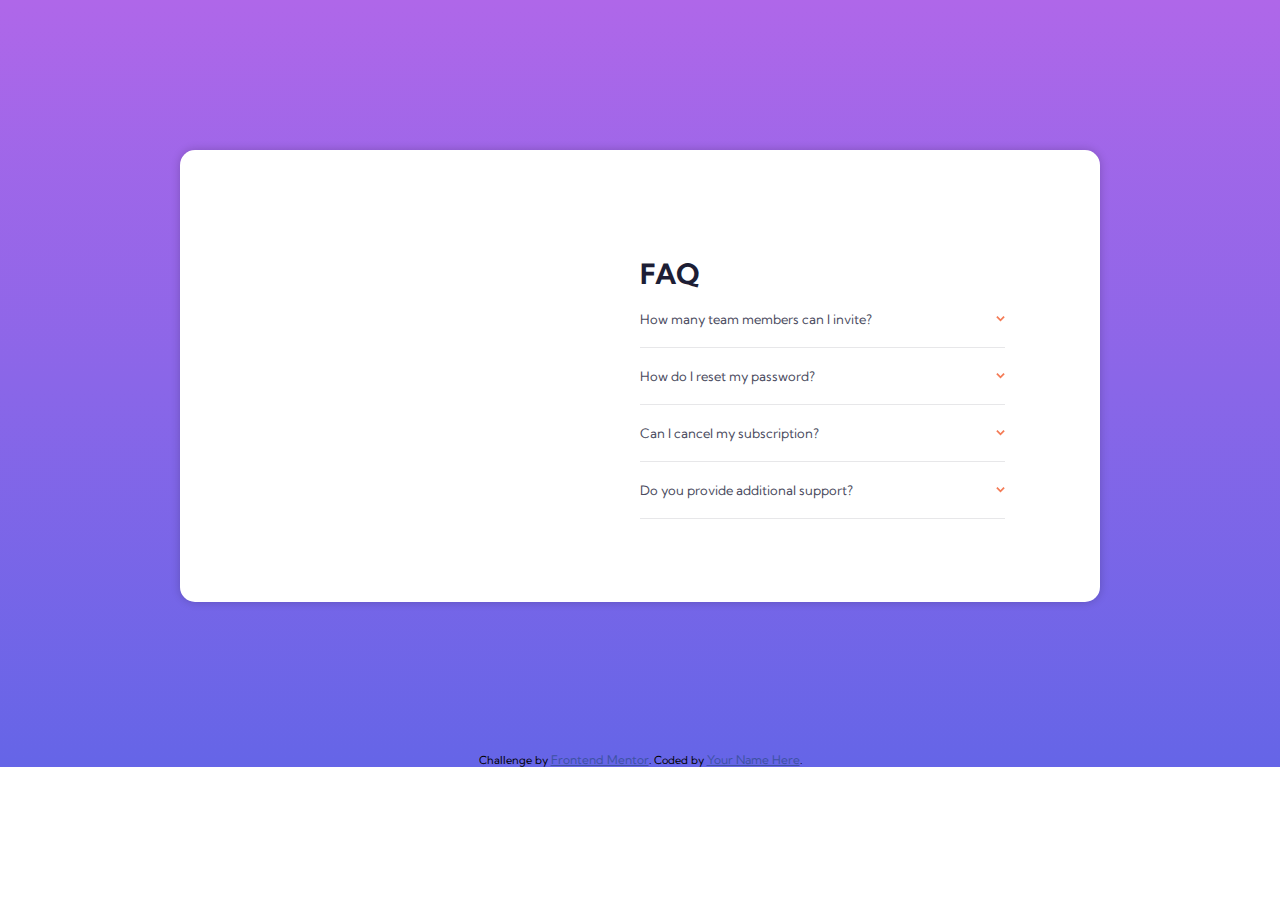
==== faq-accordion-card/index.html @ 3bf50488 "faq and accordion" ====
<!DOCTYPE html>
<html lang="en">
  <head>
    <meta charset="UTF-8">
    <meta name="viewport" content="width=device-width, initial-scale=1.0"> <!-- displays site properly based on user's device -->
    <link href="https://fonts.googleapis.com/css2?family=Kumbh+Sans:wght@400;700&display=swap" rel="stylesheet">
    <link rel="stylesheet" href="./styles/styles.css">
    <link rel="icon" type="image/png" sizes="32x32" href="./images/favicon-32x32.png">
    <title>Frontend Mentor | FAQ Accordion Card</title>

    <!-- Feel free to remove these styles or customise in your own stylesheet 👍 -->
    <style>
      .attribution { font-size: 11px; text-align: center; }
      .attribution a { color: hsl(228, 45%, 44%); }
    </style>
  </head>
  <body>
    <div class="page">
      <div class="container">
        <div class="faq">
          <div class="faq__container">
            <h1 class="faq__heading">FAQ</h1>
            <div class="accordion">
              <button class="accordion__button" data-behaviour="accordion-button" data-target="faq-1" type="button">
                How many team members can I invite?
              </button>
              <div class="accordion__content" data-element="faq-1">
                <p>You can invite up to 2 additional users on the Free plan. There is no limit on 
                  team members for the Premium plan.</p>
              </div>
              <div class="accordion__separator"></div>

              <button class="accordion__button" data-behaviour="accordion-button" data-target="faq-2" type="button">
                How do I reset my password?
              </button>
              <div class="accordion__content" data-element="faq-2">
                <p>Click “Forgot password” from the login page or “Change password” from your profile page.
                  A reset link will be emailed to you.</p>
              </div>
              <div class="accordion__separator"></div>

              <button class="accordion__button" data-behaviour="accordion-button" data-target="faq-3" type="button">
                Can I cancel my subscription?
              </button>
              <div class="accordion__content" data-element="faq-3">
                <p>Yes! Send us a message and we’ll process your request no questions asked.</p>
              </div>
              <div class="accordion__separator"></div>

              <button class="accordion__button" data-behaviour="accordion-button" data-target="faq-4" type="button">
                Do you provide additional support?
              </button>
              <div class="accordion__content" data-element="faq-4">
                <p>Chat and email support is available 24/7. Phone lines are open during normal business hours.</p>
              </div>
              <div class="accordion__separator"></div>
            </div>
          </div>
        </div>
      </div>
      <div class="attribution">
        Challenge by <a href="https://www.frontendmentor.io?ref=challenge" target="_blank">Frontend Mentor</a>. 
        Coded by <a href="#">Your Name Here</a>.
      </div>
    </div>

    
  </body>
  <script type="text/javascript" src="./javascript/javascript.js"></script>
</html>
---- faq-accordion-card/styles/styles.css ----
body {
  margin: 0;
  font-family: "Kumbh Sans", sans-serif;
  height: 100vh;
}

body h1, body h2, body h3, body h4, body p, body a {
  color: #4a4b5e;
  font-size: 12px;
  margin: 0;
}

.page {
  background-image: -webkit-gradient(linear, left top, left bottom, from(#af67e9), to(#6565e7));
  background-image: linear-gradient(#af67e9, #6565e7);
  overflow: hidden;
  margin: 0 auto;
  max-width: 1440px;
}

.container {
  max-width: 920px;
  margin: 150px auto;
  padding: 0 20px;
}

.faq {
  background-color: #ffffff;
  border-radius: 15px;
  -webkit-box-shadow: 0px 0px 10px rgba(0, 0, 0, 0.2);
          box-shadow: 0px 0px 10px rgba(0, 0, 0, 0.2);
  padding: 138px 23px 48px 23px;
}

.faq__heading {
  color: #1d1e35;
  font-size: 28px;
  font-weight: 700;
  text-align: center;
  text-transform: uppercase;
}

.accordion__button {
  background: transparent;
  border: none;
  color: #4a4b5e;
  cursor: pointer;
  font-family: "Kumbh Sans", sans-serif;
  font-size: 13px;
  margin: 0;
  padding: 20px 0;
  position: relative;
  text-align: left;
  width: 100%;
}

.accordion__button:hover {
  color: #f47c57;
}

.accordion__button:focus {
  outline: none;
}

.accordion__button::after {
  content: '';
  background-image: url("../images/icon-arrow-down.svg");
  background-repeat: no-repeat;
  background-size: cover;
  height: 6px;
  position: absolute;
  right: 0;
  top: 50%;
  -webkit-transform: translateY(-50%);
          transform: translateY(-50%);
  -webkit-transform-origin: center;
          transform-origin: center;
  width: 9px;
}

.accordion__button--active {
  font-weight: 700;
}

.accordion__button--active::after {
  -webkit-transform: rotate(180deg) translateY(-50%);
          transform: rotate(180deg) translateY(-50%);
}

.accordion__content {
  display: none;
  height: 0;
  padding-bottom: 20px;
  -webkit-transition: height .3s ease-in-out;
  transition: height .3s ease-in-out;
}

.accordion__content--active {
  display: block;
  height: auto;
}

.accordion__separator {
  background-color: #e7e7e9;
  height: 1px;
  width: 100%;
}

@media screen and (min-width: 768px) {
  .faq {
    padding: 106px 95px 83px 95px;
  }
  .faq__heading {
    text-align: left;
  }
  .faq__container {
    margin-left: auto;
    width: 50%;
  }
}
/*# sourceMappingURL=styles.css.map */
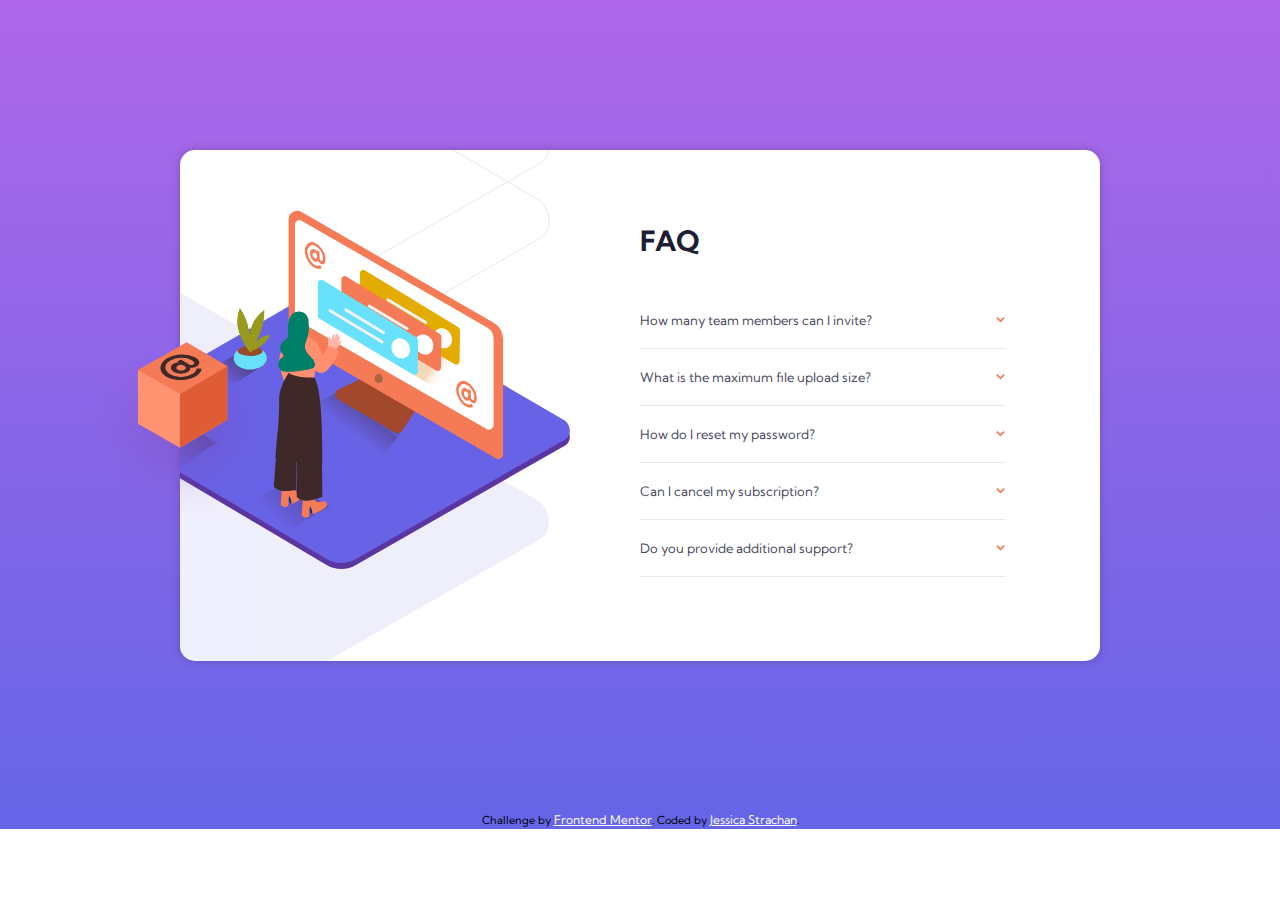
==== commit cc675513: "finish faq accordion" ====
--- a/faq-accordion-card/index.html
+++ b/faq-accordion-card/index.html
@@ -7,17 +7,18 @@
     <link rel="stylesheet" href="./styles/styles.css">
     <link rel="icon" type="image/png" sizes="32x32" href="./images/favicon-32x32.png">
     <title>Frontend Mentor | FAQ Accordion Card</title>
-
-    <!-- Feel free to remove these styles or customise in your own stylesheet 👍 -->
-    <style>
-      .attribution { font-size: 11px; text-align: center; }
-      .attribution a { color: hsl(228, 45%, 44%); }
-    </style>
   </head>
   <body>
     <div class="page">
       <div class="container">
+        <img class="box u-hide@768"  src="./images/illustration-box-desktop.svg" />
         <div class="faq">
+            <img class="faq__pattern u-show@min-768 u-hide@768"  src="./images/bg-pattern-desktop.svg" />
+            <img class="faq__pattern u-hide@min-768 u-show768"  src="./images/bg-pattern-mobile.svg" />
+
+            <img class="faq__woman u-show@min-768 u-hide@768"  src="./images/illustration-woman-online-desktop.svg" />
+            <img class="faq__woman u-hide@min-768 u-show768"  src="./images/illustration-woman-online-mobile.svg" />
+
           <div class="faq__container">
             <h1 class="faq__heading">FAQ</h1>
             <div class="accordion">
@@ -31,26 +32,34 @@
               <div class="accordion__separator"></div>
 
               <button class="accordion__button" data-behaviour="accordion-button" data-target="faq-2" type="button">
+                What is the maximum file upload size?
+              </button>
+              <div class="accordion__content" data-element="faq-2">
+                <p>No more than 2gb. All files in your account must fit your allotted storage space.</p>
+              </div>
+              <div class="accordion__separator"></div>
+
+              <button class="accordion__button" data-behaviour="accordion-button" data-target="faq-3" type="button">
                 How do I reset my password?
               </button>
-              <div class="accordion__content" data-element="faq-2">
+              <div class="accordion__content" data-element="faq-3">
                 <p>Click “Forgot password” from the login page or “Change password” from your profile page.
                   A reset link will be emailed to you.</p>
               </div>
               <div class="accordion__separator"></div>
 
-              <button class="accordion__button" data-behaviour="accordion-button" data-target="faq-3" type="button">
+              <button class="accordion__button" data-behaviour="accordion-button" data-target="faq-4" type="button">
                 Can I cancel my subscription?
               </button>
-              <div class="accordion__content" data-element="faq-3">
+              <div class="accordion__content" data-element="faq-4">
                 <p>Yes! Send us a message and we’ll process your request no questions asked.</p>
               </div>
               <div class="accordion__separator"></div>
 
-              <button class="accordion__button" data-behaviour="accordion-button" data-target="faq-4" type="button">
+              <button class="accordion__button" data-behaviour="accordion-button" data-target="faq-5" type="button">
                 Do you provide additional support?
               </button>
-              <div class="accordion__content" data-element="faq-4">
+              <div class="accordion__content" data-element="faq-5">
                 <p>Chat and email support is available 24/7. Phone lines are open during normal business hours.</p>
               </div>
               <div class="accordion__separator"></div>
@@ -59,8 +68,8 @@
         </div>
       </div>
       <div class="attribution">
-        Challenge by <a href="https://www.frontendmentor.io?ref=challenge" target="_blank">Frontend Mentor</a>. 
-        Coded by <a href="#">Your Name Here</a>.
+        Challenge by <a class="attribution__link" href="https://www.frontendmentor.io?ref=challenge" target="_blank">Frontend Mentor</a>. 
+        Coded by <a class="attribution__link" href="https://github.com/JessicaStrachan">Jessica Strachan</a>.
       </div>
     </div>
 
--- a/faq-accordion-card/styles/styles.css
+++ b/faq-accordion-card/styles/styles.css
@@ -8,6 +8,7 @@
   color: #4a4b5e;
   font-size: 12px;
   margin: 0;
+  line-height: 1.5;
 }
 
 .page {
@@ -21,7 +22,7 @@
 .container {
   max-width: 920px;
   margin: 150px auto;
-  padding: 0 20px;
+  padding: 0 15px;
 }
 
 .faq {
@@ -30,14 +31,32 @@
   -webkit-box-shadow: 0px 0px 10px rgba(0, 0, 0, 0.2);
           box-shadow: 0px 0px 10px rgba(0, 0, 0, 0.2);
   padding: 138px 23px 48px 23px;
+  position: relative;
 }
 
 .faq__heading {
   color: #1d1e35;
   font-size: 28px;
   font-weight: 700;
+  padding-bottom: 20px;
   text-align: center;
   text-transform: uppercase;
+}
+
+.faq__pattern {
+  position: absolute;
+  left: 50%;
+  top: 0;
+  -webkit-transform: translateX(-50%);
+          transform: translateX(-50%);
+}
+
+.faq__woman {
+  left: 50%;
+  position: absolute;
+  -webkit-transform: translateX(-50%);
+          transform: translateX(-50%);
+  top: -110px;
 }
 
 .accordion__button {
@@ -106,16 +125,70 @@
   width: 100%;
 }
 
+.attribution {
+  font-size: 11px;
+  text-align: center;
+}
+
+.attribution__link {
+  color: #ffffff;
+}
+
+@media screen and (min-width: 950px) {
+  .container {
+    padding: 0;
+  }
+}
+
 @media screen and (min-width: 768px) {
+  .container {
+    position: relative;
+  }
+  .u-show\@min-768 {
+    display: block;
+  }
+  .u-hide\@min-768 {
+    display: none;
+  }
   .faq {
-    padding: 106px 95px 83px 95px;
+    padding: 70px 95px 84px 95px;
+    overflow: hidden;
   }
   .faq__heading {
+    padding-bottom: 30px;
     text-align: left;
   }
   .faq__container {
     margin-left: auto;
     width: 50%;
   }
+  .faq__pattern {
+    position: absolute;
+    left: -596px;
+    top: -303px;
+    -webkit-transform: none;
+            transform: none;
+  }
+  .faq__woman {
+    left: -82px;
+    top: 60px;
+    -webkit-transform: none;
+            transform: none;
+  }
+  .box {
+    position: absolute;
+    left: -93px;
+    top: 190px;
+    z-index: 1;
+  }
+}
+
+@media screen and (max-width: 768px) {
+  .u-show\@768 {
+    display: block;
+  }
+  .u-hide\@768 {
+    display: none;
+  }
 }
 /*# sourceMappingURL=styles.css.map */